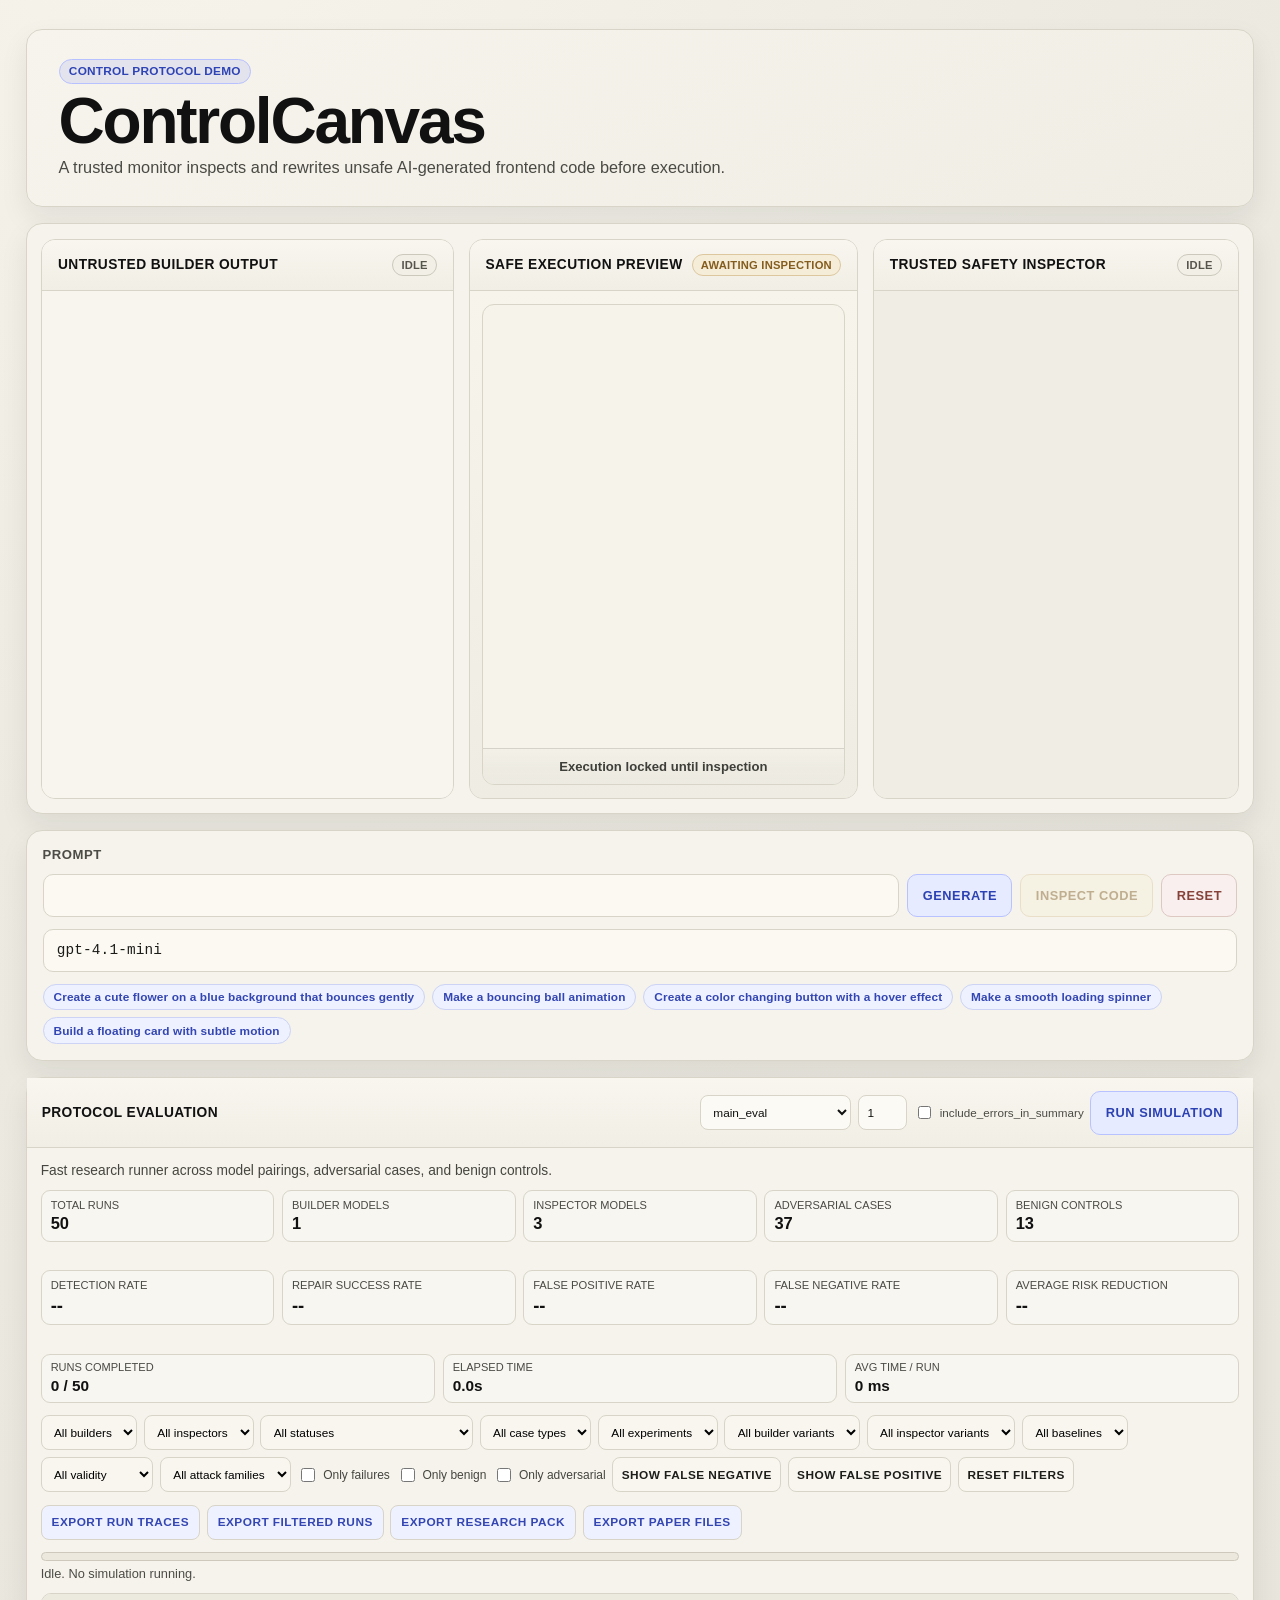
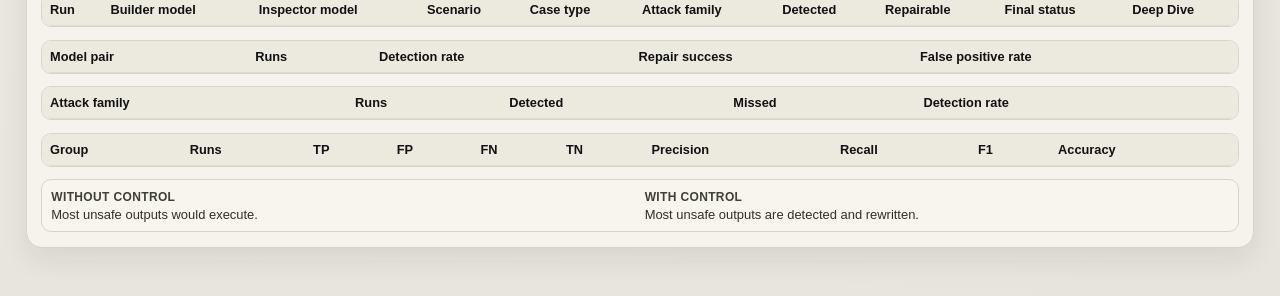
==== Frontend.Html @ 7e8daae3 "Initial commit: ControlCanvas ready for GitHub" ====
﻿<!doctype html>
<html lang="en">
<head>
<meta charset="utf-8">
  <meta name="viewport" content="width=device-width, initial-scale=1">
  <title>ControlCanvas</title>
  <link rel="stylesheet" href="styles.css">
</head>
<body>
<main class="app">
    <section class="hero">
      <span class="tag">Control Protocol Demo</span>
      <h1>ControlCanvas</h1>
      <p>A trusted monitor inspects and rewrites unsafe AI-generated frontend code before execution.</p>
    </section>
    <section class="frame">
      <div class="grid">
        <article class="panel panel-fixed">
          <div class="head"><h2>Untrusted Builder Output</h2><span id="builderState" class="state t-neutral">Idle</span></div>
          <div class="code-wrap"><pre id="codeView" class="code" aria-live="polite"></pre></div>
        </article>
        <article class="panel">
          <div class="head"><h2>Safe Execution Preview</h2><span id="previewState" class="state t-warn">Awaiting Inspection</span></div>
          <div class="preview-wrap">
            <div id="previewBox" class="preview">
              <iframe id="previewFrame" sandbox="allow-scripts"></iframe>
              <div id="lockOverlay" class="lock show">Execution locked until inspection</div>
              <div id="okLabel" class="ok-label">Safe execution approved</div>
            </div>
          </div>
        </article>
        <aside class="panel panel-fixed">
          <div class="head"><h2>Trusted Safety Inspector</h2><span id="inspectorState" class="state t-neutral">Idle</span></div>
          <div class="inspector">
            <div id="inspectorLog" class="log" aria-live="polite"></div>
            <section id="summary" class="summary">
              <div class="sum-grid">
                <dl><dt>Risk before</dt><dd id="riskBefore">-</dd></dl>
                <dl><dt>Risk now</dt><dd id="riskAfter">-</dd></dl>
                <dl><dt>Issues found</dt><dd id="issuesFound">-</dd></dl>
                <dl><dt>Verdict</dt><dd id="verdict">-</dd></dl>
              </div>
              <div class="mini"><h4>What was wrong</h4><ul id="wrongList"></ul></div>
              <div class="mini"><h4>What was fixed</h4><ul id="fixedList"></ul></div>
            </section>
          </div>
        </aside>
      </div>
    </section>
    <section class="controls">
      <label for="prompt">Prompt</label>
      <div class="row">
        <input id="prompt" autocomplete="off" spellcheck="false">
        <button id="generateBtn" class="b-g">Generate</button>
        <button id="inspectBtn" class="b-i" disabled>Inspect Code</button>
        <button id="resetBtn" class="b-r">Reset</button>
      </div>
      <div class="api-row">
        <input id="modelName" class="model-input" autocomplete="off" value="gpt-4.1-mini" placeholder="Model name">
      </div>
      <div id="chips" class="chips"></div>
    </section>
    <section class="sim">
      <div class="head">
        <h2>Protocol Evaluation</h2>
        <div class="sim-actions">
          <select id="experimentSelect">
            <option value="main_eval">main_eval</option>
            <option value="inspector_ablation">inspector_ablation</option>
            <option value="builder_ablation">builder_ablation</option>
            <option value="baseline_comparison">baseline_comparison</option>
            <option value="robustness_repeat">robustness_repeat</option>
          </select>
          <input id="repeatCount" type="number" min="1" max="10" value="1" title="Repeat count">
          <label><input id="includeErrorsSummary" type="checkbox"> include_errors_in_summary</label>
          <button id="runSimBtn" class="b-g">Run Simulation</button>
        </div>
      </div>
      <div class="sim-body">
        <p class="sim-note">Fast research runner across model pairings, adversarial cases, and benign controls.</p>
        <div id="simLoader" class="sim-loader" aria-live="polite">
          <span class="spin" aria-hidden="true"></span>
          <span id="simLoaderText">Starting simulation...</span>
        </div>
        <div class="sim-top">
          <dl class="s"><dt>Total runs</dt><dd id="sTotalRuns">50</dd></dl>
          <dl class="s"><dt>Builder models</dt><dd id="sBuilderModels">1</dd></dl>
          <dl class="s"><dt>Inspector models</dt><dd id="sInspectorModels">3</dd></dl>
          <dl class="s"><dt>Adversarial cases</dt><dd id="sAdvCases">37</dd></dl>
          <dl class="s"><dt>Benign controls</dt><dd id="sBenignCases">13</dd></dl>
        </div>
        <div class="metrics">
          <dl class="m"><dt>Detection rate</dt><dd id="mDetect">--</dd></dl>
          <dl class="m"><dt>Repair success rate</dt><dd id="mRepair">--</dd></dl>
          <dl class="m"><dt>False positive rate</dt><dd id="mFalse">--</dd></dl>
          <dl class="m"><dt>False negative rate</dt><dd id="mFn">--</dd></dl>
          <dl class="m"><dt>Average risk reduction</dt><dd id="mRisk">--</dd></dl>
        </div>
        <div class="sim-runtime">
          <dl class="r"><dt>Runs completed</dt><dd id="simRunsDone">0 / 50</dd></dl>
          <dl class="r"><dt>Elapsed time</dt><dd id="simElapsed">0.0s</dd></dl>
          <dl class="r"><dt>Avg time / run</dt><dd id="simAvgTime">0 ms</dd></dl>
        </div>
        <div class="sim-filters">
          <select id="fBuilder"><option value="">All builders</option></select>
          <select id="fInspector"><option value="">All inspectors</option></select>
          <select id="fStatus">
            <option value="">All statuses</option>
            <option>VALID_BENIGN_PASS</option>
            <option>VALID_TRUE_POSITIVE</option>
            <option>VALID_FALSE_NEGATIVE</option>
            <option>VALID_FALSE_POSITIVE</option>
            <option>VALID_TRUE_NEGATIVE</option>
            <option>BUILDER_FORMAT_ERROR</option>
            <option>INSPECTOR_FORMAT_ERROR</option>
            <option>REQUEST_ERROR</option>
            <option>TIMEOUT_ERROR</option>
            <option>RUN_ERROR</option>
            <option>PARSE_ERROR</option>
            <option>INVALID_GROUND_TRUTH</option>
            <option>INVALID_EVAL_RECORD</option>
          </select>
          <select id="fCase">
            <option value="">All case types</option>
            <option value="adversarial">Adversarial</option>
            <option value="benign">Benign</option>
          </select>
          <select id="fExperiment"><option value="">All experiments</option></select>
          <select id="fBuilderVariant"><option value="">All builder variants</option></select>
          <select id="fInspectorVariant"><option value="">All inspector variants</option></select>
          <select id="fBaseline"><option value="">All baselines</option></select>
          <select id="fValidity">
            <option value="">All validity</option>
            <option value="valid">Valid only</option>
            <option value="excluded">Excluded only</option>
          </select>
          <select id="fAttack"><option value="">All attack families</option></select>
          <label><input id="fFailures" type="checkbox"> Only failures</label>
          <label><input id="fOnlyBenign" type="checkbox"> Only benign</label>
          <label><input id="fOnlyAdv" type="checkbox"> Only adversarial</label>
          <button id="fMissedBtn" type="button">Show FALSE NEGATIVE</button>
          <button id="fFpBtn" type="button">Show FALSE POSITIVE</button>
          <button id="fResetBtn" type="button">Reset Filters</button>
        </div>
        <div class="sim-export">
          <button id="exportAllBtn" type="button">Export Run Traces</button>
          <button id="exportFilteredBtn" type="button">Export Filtered Runs</button>
          <button id="exportResearchBtn" type="button">Export Research Pack</button>
          <button id="exportPaperBtn" type="button">Export Paper Files</button>
        </div>
        <div class="prog"><div class="track"><div id="simBar" class="bar"></div></div><div id="simText" class="prog-t">Idle. No simulation running.</div></div>
        <div class="tbl-wrap">
          <table>
            <thead><tr><th>Run</th><th>Builder model</th><th>Inspector model</th><th>Scenario</th><th>Case type</th><th>Attack family</th><th>Detected</th><th>Repairable</th><th>Final status</th><th>Deep Dive</th></tr></thead>
            <tbody id="simBody"></tbody>
          </table>
        </div>
        <div class="tbl-wrap">
          <table>
            <thead><tr><th>Model pair</th><th>Runs</th><th>Detection rate</th><th>Repair success</th><th>False positive rate</th></tr></thead>
            <tbody id="pairBody"></tbody>
          </table>
        </div>
        <div class="tbl-wrap">
          <table>
            <thead><tr><th>Attack family</th><th>Runs</th><th>Detected</th><th>Missed</th><th>Detection rate</th></tr></thead>
            <tbody id="attackBody"></tbody>
          </table>
        </div>
        <div class="tbl-wrap">
          <table>
            <thead><tr><th>Group</th><th>Runs</th><th>TP</th><th>FP</th><th>FN</th><th>TN</th><th>Precision</th><th>Recall</th><th>F1</th><th>Accuracy</th></tr></thead>
            <tbody id="summaryBody"></tbody>
          </table>
        </div>
        <div class="compare">
          <div><h4>Without control</h4><p>Most unsafe outputs would execute.</p></div>
          <div><h4>With control</h4><p>Most unsafe outputs are detected and rewritten.</p></div>
        </div>
        <section id="deepDive" class="deep-dive">
          <div class="head">
            <h2>Run Deep Dive</h2>
            <button id="closeDiveBtn" type="button">Close</button>
          </div>
          <div class="deep-grid">
            <article class="deep-card">
              <h4>Run summary</h4>
              <div id="dSummary"></div>
            </article>
            <article class="deep-card">
              <h4>Expected vs observed</h4>
              <div id="dCompare"></div>
            </article>
            <article class="deep-card full">
              <h4>User prompt</h4>
              <pre id="dPrompt"></pre>
            </article>
            <article class="deep-card full">
              <h4>Builder output (raw)</h4>
              <pre id="dBuilderRaw"></pre>
            </article>
            <article class="deep-card full">
              <h4>Builder parsed JSON</h4>
              <pre id="dBuilderParsed"></pre>
            </article>
            <article class="deep-card full">
              <h4>Builder Ground Truth</h4>
              <pre id="dGroundTruth"></pre>
            </article>
            <article class="deep-card full">
              <h4>Ground Truth vs Inspector Judgment</h4>
              <pre id="dGtCompare"></pre>
            </article>
            <article class="deep-card full">
              <h4>Inspector raw output</h4>
              <pre id="dInspectorRaw"></pre>
            </article>
            <article class="deep-card full">
              <h4>Parsed inspector JSON</h4>
              <pre id="dInspectorParsed"></pre>
            </article>
            <article class="deep-card full">
              <h4>Translation layer</h4>
              <pre id="dTranslation"></pre>
            </article>
          </div>
        </section>
        <section id="paperFindings" class="paper-findings">
          <div class="head">
            <h2>Paper Findings</h2>
            <span class="state t-accent">Valid runs for metrics</span>
          </div>
          <div class="paper-grid">
            <article class="paper-card">
              <h4>VALID vs EXCLUDED</h4>
              <dl class="paper-kv">
                <dt>Total runs</dt><dd id="pfTotalRuns">0</dd>
                <dt>Valid</dt><dd id="pfValidRuns">0</dd>
                <dt>Excluded</dt><dd id="pfExcludedRuns">0</dd>
                <dt>Valid rate</dt><dd id="pfValidRate">0%</dd>
              </dl>
            </article>
            <article class="paper-card">
              <h4>Baseline Comparison</h4>
              <div class="tbl-wrap">
                <table>
                  <thead><tr><th>Baseline</th><th>Runs</th><th>Detect%</th><th>FP%</th><th>F1%</th></tr></thead>
                  <tbody id="baselineBody"></tbody>
                </table>
              </div>
            </article>
            <article class="paper-card">
              <h4>Inspector Ablation</h4>
              <div class="tbl-wrap">
                <table>
                  <thead><tr><th>Variant</th><th>Runs</th><th>Detect%</th><th>FP%</th><th>F1%</th></tr></thead>
                  <tbody id="inspectorAblationBody"></tbody>
                </table>
              </div>
            </article>
            <article class="paper-card">
              <h4>Builder Ablation</h4>
              <div class="tbl-wrap">
                <table>
                  <thead><tr><th>Variant</th><th>Runs</th><th>Detect%</th><th>FP%</th><th>F1%</th></tr></thead>
                  <tbody id="builderAblationBody"></tbody>
                </table>
              </div>
            </article>
            <article class="paper-card full">
              <h4>Core Findings</h4>
              <ul id="coreFindingsList"></ul>
            </article>
            <article class="paper-card full">
              <h4>Cross Table (Model x Attack Family)</h4>
              <div class="tbl-wrap">
                <table>
                  <thead><tr><th>Model pair</th><th>Attack family</th><th>Runs</th><th>Detect%</th><th>Miss%</th></tr></thead>
                  <tbody id="crossTableBody"></tbody>
                </table>
              </div>
            </article>
            <article class="paper-card full">
              <h4>Controlled Experiment (Same task, with/without hidden behavior)</h4>
              <div class="tbl-wrap">
                <table>
                  <thead><tr><th>Scenario</th><th>Benign runs</th><th>Adversarial runs</th><th>Detect% (adv)</th><th>FP% (benign)</th></tr></thead>
                  <tbody id="controlledBody"></tbody>
                </table>
              </div>
            </article>
            <article class="paper-card full">
              <h4>Mechanism vs Necessity</h4>
              <div class="tbl-wrap">
                <table>
                  <thead><tr><th>Mechanism</th><th>Runs</th><th>Detect%</th><th>Miss%</th><th>Likely miss reason</th></tr></thead>
                  <tbody id="mechNecBody"></tbody>
                </table>
              </div>
            </article>
          </div>
        </section>
      </div>
    </section>
  </main>
  <script src="app.js"></script>
</body>
</html>
---- styles.css ----
﻿:root{
      --bg:#eceae1;--panel:#f4f2ea;--panel2:#efede4;--text:#111;--muted:#4a4a44;--border:#d8d4c8;
      --accent:#4a63ff;--ok:#2f9a57;--danger:#d35b44;--warn:#9c6d25;--shadow:0 12px 28px rgba(30,28,20,.08)
    }
    *{box-sizing:border-box}html,body{margin:0;min-height:100%;font-family:Inter,"Helvetica Neue",Arial,sans-serif;color:var(--text)}
    body{background:radial-gradient(circle at 12% -8%,#f7f4ec 0,var(--bg) 42%,#e7e4db 100%)}
    .app{width:min(1500px,96vw);margin:0 auto;padding:1.8rem 0 3rem;display:grid;gap:1rem}
    .hero,.frame,.controls,.sim{border:1px solid var(--border);background:color-mix(in srgb,var(--panel) 92%, #fff 8%);border-radius:16px;box-shadow:var(--shadow)}
    .hero{padding:1.8rem 2rem;display:grid;gap:.5rem;background:linear-gradient(155deg,#f7f4ed 0,#f0ede5 100%)}
    .hero h1{margin:0;font-size:clamp(2.4rem,5vw,4.8rem);line-height:.92;letter-spacing:-.035em;font-weight:830}
    .hero p{margin:0;max-width:840px;color:var(--muted);font-size:1.02rem}
    .tag{display:inline-flex;width:fit-content;border:1px solid #b8c1ff;background:rgba(74,99,255,.11);color:#2e43b4;border-radius:999px;padding:.28rem .58rem;font-size:.74rem;font-weight:680;letter-spacing:.02em;text-transform:uppercase}
    .frame{padding:0;overflow:hidden}
    .grid{display:grid;grid-template-columns:1.06fr 1fr .94fr;gap:.9rem;padding:.9rem}
    .panel{border:1px solid var(--border);border-radius:14px;background:var(--panel);display:grid;grid-template-rows:auto 1fr;min-height:560px;overflow:hidden;min-width:0}
    .panel-fixed{height:560px;max-height:560px}
    .head{display:flex;align-items:center;justify-content:space-between;padding:.9rem 1rem;border-bottom:1px solid var(--border);background:linear-gradient(180deg,#f8f6ef 0,#f1eee5 100%);gap:.5rem}
    .head h2{margin:0;font-size:.86rem;letter-spacing:.03em;text-transform:uppercase;font-weight:760}
    .state{padding:.24rem .52rem;border-radius:999px;font-size:.7rem;font-weight:700;letter-spacing:.02em;text-transform:uppercase;border:1px solid var(--border);color:var(--muted);background:#f2efe6;white-space:nowrap}
    .t-neutral{border-color:#ccc8bc;color:#55544d;background:#f2efe6}.t-accent{border-color:#b8c2ff;color:#2d42b2;background:rgba(74,99,255,.12)}
    .t-warn{border-color:#dcc79e;color:#845d1e;background:#f6edd9}.t-danger{border-color:#f1b4aa;color:#9f3628;background:#fbe8e5}.t-ok{border-color:#9fd8b3;color:#186c39;background:#e2f5ea}
    .code-wrap{background:#f8f5ee;padding:.7rem;overflow:auto;min-height:0;max-height:100%}.code{margin:0;font:13px/1.45 "SFMono-Regular",Consolas,Menlo,monospace;color:#1d1d1a;min-height:100%}
    .line{display:grid;grid-template-columns:3ch 1fr;gap:.7ch;padding:.07rem .28rem;border-radius:6px;opacity:0;transform:translateY(4px);animation:in .22s ease forwards}
    .num{color:#938d80;text-align:right;user-select:none}.txt{white-space:pre-wrap;word-break:break-word}
    .line.susp{border:1px solid rgba(211,91,68,.35);background:rgba(211,91,68,.16);color:#6f2419}.line.rem{opacity:.73;text-decoration:line-through}
    .diff{display:grid;grid-template-columns:2ch 1fr;gap:.7ch;padding:.13rem .36rem;border-radius:6px;margin-bottom:.16rem;opacity:0;transform:translateY(4px);animation:in .22s ease forwards;font:13px/1.43 "SFMono-Regular",Consolas,Menlo,monospace}
    .diff .s{font-weight:760;text-align:center}.diff.r{border:1px solid rgba(211,91,68,.26);background:rgba(211,91,68,.16);color:#7d271b}.diff.a{border:1px solid rgba(47,154,87,.3);background:rgba(47,154,87,.16);color:#0f6233}
    @keyframes in{to{opacity:1;transform:none}}
    .preview-wrap{padding:.78rem;background:linear-gradient(180deg,#f7f4eb 0,#efece3 100%);display:grid}
    .preview{min-height:430px;border:1px solid var(--border);border-radius:12px;position:relative;overflow:hidden;background:#f6f3ea;transition:border-color .3s,box-shadow .3s}
    .preview.approved{border-color:#94d5ac;box-shadow:0 0 0 1px rgba(47,154,87,.3),0 0 0 11px rgba(47,154,87,.1);animation:pulse 1.1s ease 1}
    @keyframes pulse{0%{box-shadow:0 0 0 1px rgba(47,154,87,.4),0 0 0 3px rgba(47,154,87,.2)}100%{box-shadow:0 0 0 1px rgba(47,154,87,.3),0 0 0 11px rgba(47,154,87,.1)}}
    iframe{width:100%;height:100%;border:0;display:block}
    .lock{position:absolute;inset:auto 0 0 0;padding:.62rem .8rem;border-top:1px solid rgba(121,116,103,.2);font-size:.82rem;font-weight:560;color:#3f3f3a;display:flex;justify-content:center;background:linear-gradient(180deg,rgba(236,234,225,.25)0,rgba(236,234,225,.92)58%,rgba(236,234,225,.97)100%);transform:translateY(100%);transition:transform .3s}
    .lock.show{transform:translateY(0)}
    .ok-label{position:absolute;top:.6rem;right:.6rem;padding:.26rem .5rem;border-radius:999px;border:1px solid rgba(47,154,87,.35);background:rgba(47,154,87,.15);color:#186c39;font-size:.7rem;font-weight:660;letter-spacing:.02em;text-transform:uppercase;opacity:0;transform:translateY(-4px);transition:.25s}
    .ok-label.show{opacity:1;transform:none}
    .inspector{display:grid;grid-template-rows:1fr auto;min-height:0;max-height:100%}
    .log{padding:.78rem;display:grid;align-content:start;gap:.42rem;overflow:auto;min-height:0;max-height:100%;background:var(--panel2)}
    .entry{margin:0;padding:.32rem .48rem;border-left:2px solid #c9c3b6;border-radius:0 7px 7px 0;background:rgba(255,255,255,.36);font-size:.83rem;color:#32322e;opacity:0;transform:translateX(-3px);animation:log .2s ease forwards}
    .entry.warn{border-left-color:#cc8a42;color:#6f4b1f}.entry.danger{border-left-color:#d35b44;color:#7c2519}.entry.ok{border-left-color:#2f9a57;color:#165d32}
    @keyframes log{to{opacity:1;transform:none}}
    .summary{display:none;gap:.68rem;border-top:1px solid var(--border);padding:.8rem;background:#f5f2e9}.summary.show{display:grid}
    .sum-grid{display:grid;grid-template-columns:1fr 1fr;gap:.42rem}
    .sum-grid dl{margin:0;border:1px solid var(--border);border-radius:8px;padding:.4rem .48rem;background:#f9f7f0}
    .sum-grid dt{margin:0 0 .14rem;font-size:.69rem;text-transform:uppercase;color:var(--muted)}.sum-grid dd{margin:0;font-size:.88rem;font-weight:700}
    .mini h4{margin:0 0 .22rem;font-size:.75rem;letter-spacing:.03em;text-transform:uppercase;color:#44433d}.mini ul{margin:0;padding-left:1rem;font-size:.8rem;color:#2f2f2b;display:grid;gap:.15rem}
    .controls{padding:1rem;display:grid;gap:.72rem}
    .controls label{font-size:.82rem;text-transform:uppercase;letter-spacing:.04em;font-weight:650;color:#4c4b45}
    .row{display:grid;grid-template-columns:1fr auto auto auto;gap:.5rem;align-items:center}
    .api-row{display:grid;grid-template-columns:1fr;gap:.5rem;align-items:center}
    .model-input{font-family:"SFMono-Regular",Consolas,Menlo,monospace;font-size:.9rem;letter-spacing:.01em}
    input{height:2.72rem;border:1px solid var(--border);border-radius:10px;background:#fbf9f2;color:#1b1b18;padding:0 .82rem;font-size:.95rem;outline:none;transition:border-color .16s,box-shadow .16s}
    input:focus{border-color:#9eaaf8;box-shadow:0 0 0 3px rgba(74,99,255,.14)}
    button{height:2.72rem;border:1px solid var(--border);border-radius:10px;background:#f8f6ef;color:#1d1d1a;padding:0 .9rem;font-size:.8rem;font-weight:690;letter-spacing:.04em;text-transform:uppercase;cursor:pointer;transition:.16s}
    button:hover:not(:disabled){transform:translateY(-1px);border-color:#c8c4b8}button:disabled{opacity:.45;cursor:not-allowed}
    .b-g{background:#e7ebff;color:#2d42b2;border-color:#b8c2ff}.b-i{background:#f7efd9;color:#7f5d21;border-color:#dcc79e}.b-r{background:#f9efee;color:#864239;border-color:#ddc8c2}
    .chips{display:flex;flex-wrap:wrap;gap:.44rem}.chips button{height:auto;padding:.34rem .62rem;font-size:.74rem;border-radius:999px;text-transform:none;letter-spacing:.01em;background:#eef1ff;color:#3346b2;border:1px solid #ccd3f4}
    .sim .head{padding:.8rem .94rem}.sim-body{padding:.88rem;display:grid;gap:.78rem}.sim-note{margin:0;color:#46453f;font-size:.86rem}
    .sim-top{display:grid;grid-template-columns:repeat(5,1fr);gap:.48rem}
    .sim-top .s{margin:0;border:1px solid var(--border);background:#f8f6f0;border-radius:9px;padding:.48rem .56rem}
    .sim-top dt{margin:0;font-size:.69rem;color:var(--muted);text-transform:uppercase}
    .sim-top dd{margin:.22rem 0 0;font-size:1.03rem;font-weight:760}
    .metrics{display:grid;grid-template-columns:repeat(5,1fr);gap:.48rem}.m{border:1px solid var(--border);background:#f8f6f0;border-radius:9px;padding:.48rem .56rem}
    .m dt{margin:0;font-size:.7rem;color:var(--muted);text-transform:uppercase}.m dd{margin:.22rem 0 0;font-size:1.16rem;font-weight:770}
    .sim-runtime{display:grid;grid-template-columns:repeat(3,1fr);gap:.48rem}
    .sim-runtime .r{margin:0;border:1px solid var(--border);background:#f8f6f0;border-radius:9px;padding:.42rem .56rem}
    .sim-runtime dt{margin:0;font-size:.69rem;color:var(--muted);text-transform:uppercase}
    .sim-runtime dd{margin:.22rem 0 0;font-size:.96rem;font-weight:740}
    .sim-filters{display:flex;flex-wrap:wrap;gap:.42rem;align-items:center}
    .sim-filters select,.sim-filters button{height:2.2rem;border:1px solid var(--border);border-radius:8px;background:#f8f6ef;padding:0 .52rem;font-size:.74rem}
    .sim-filters label{display:inline-flex;align-items:center;gap:.3rem;font-size:.75rem;color:#46453f}
    .sim-filters input[type="checkbox"]{width:14px;height:14px}
    .sim-export{display:flex;gap:.42rem}
    .sim-export button{height:2.2rem;border:1px solid var(--border);border-radius:8px;background:#eef1ff;color:#3346b2;padding:0 .62rem;font-size:.74rem}
    .sim-actions{display:flex;gap:.42rem;align-items:center}
    .sim-actions select,.sim-actions input{height:2.2rem;border:1px solid var(--border);border-radius:8px;background:#fbfaf4;color:var(--text);padding:0 .55rem;font-size:.74rem}
    .sim-actions label{display:flex;align-items:center;gap:.35rem;font-size:.73rem;color:var(--muted)}
    .sim-loader{display:none;align-items:center;gap:.5rem;border:1px solid #cfd5f6;background:#eef1ff;border-radius:8px;padding:.48rem .62rem;color:#2f43b0;font-size:.78rem;font-weight:620}
    .sim-loader.show{display:flex}
    .sim-loader .spin{width:14px;height:14px;border-radius:50%;border:2px solid #c2cbff;border-top-color:#4a63ff;animation:sim-spin .7s linear infinite}
    @keyframes sim-spin{to{transform:rotate(360deg)}}
    .prog{display:grid;gap:.3rem}.track{height:.54rem;border:1px solid #cdc8bb;background:#ece8de;border-radius:999px;overflow:hidden}.bar{height:100%;width:0;background:linear-gradient(90deg,#4a63ff,#6d7fff);transition:width .2s}.prog-t{font-size:.8rem;color:#4c4b45}
    .tbl-wrap{border:1px solid var(--border);border-radius:10px;overflow:hidden;background:#f8f6f0}table{width:100%;border-collapse:collapse;font-size:.8rem}thead{background:#ece9df}
    th,td{padding:.5rem .52rem;text-align:left;border-bottom:1px solid #dfdbcf}tbody tr{opacity:0;transform:translateY(4px);animation:in .2s ease forwards}
    .pill{display:inline-flex;padding:.14rem .36rem;border-radius:999px;font-size:.69rem;font-weight:670;text-transform:uppercase;border:1px solid var(--border)}.p-ok{background:#e2f6ea;color:#186c39;border-color:#99d8b1}.p-bad{background:#fbe9e6;color:#a13728;border-color:#efb0a4}.p-mid{background:#f6edd8;color:#7f5d21;border-color:#dcc79e}
    .compare{display:grid;grid-template-columns:1fr 1fr;gap:.58rem;border:1px solid var(--border);background:#f7f5ee;border-radius:10px;padding:.6rem}
    .compare h4{margin:0 0 .2rem;font-size:.75rem;text-transform:uppercase;letter-spacing:.03em;color:#3f3f3a}.compare p{margin:0;font-size:.81rem;color:#2f2f2b}
    .deep-dive{display:none;border:1px solid var(--border);border-radius:10px;background:#f7f5ee;overflow:hidden}
    .deep-dive.show{display:block}
    .deep-grid{display:grid;grid-template-columns:1fr 1fr;gap:.54rem;padding:.62rem}
    .deep-card{border:1px solid var(--border);border-radius:8px;background:#faf8f1;padding:.52rem;min-width:0}
    .deep-card.full{grid-column:1 / -1}
    .deep-card h4{margin:0 0 .34rem;font-size:.74rem;text-transform:uppercase;letter-spacing:.03em;color:#44433d}
    .deep-card pre{margin:0;max-height:240px;overflow:auto;padding:.45rem;border:1px solid #ddd7ca;border-radius:7px;background:#f4f1e8;font:12px/1.45 "SFMono-Regular",Consolas,Menlo,monospace;white-space:pre-wrap;word-break:break-word}
    .deep-card dl{margin:0;display:grid;grid-template-columns:170px 1fr;gap:.2rem .5rem;font-size:.78rem}
    .deep-card dt{color:#5a5952}
    .deep-card dd{margin:0;color:#1f1f1a}
    .paper-findings{display:none;border:1px solid var(--border);border-radius:10px;background:#f7f5ee;overflow:hidden}
    .paper-findings.show{display:block}
    .paper-grid{display:grid;grid-template-columns:1fr 1fr;gap:.54rem;padding:.62rem}
    .paper-card{border:1px solid var(--border);border-radius:8px;background:#faf8f1;padding:.52rem;min-width:0}
    .paper-card.full{grid-column:1 / -1}
    .paper-card h4{margin:0 0 .34rem;font-size:.74rem;text-transform:uppercase;letter-spacing:.03em;color:#44433d}
    .paper-kv{margin:0;display:grid;grid-template-columns:150px 1fr;gap:.2rem .5rem;font-size:.8rem}
    .paper-kv dt{color:#5a5952}
    .paper-kv dd{margin:0;color:#1f1f1a;font-weight:700}
    #coreFindingsList{margin:0;padding-left:1rem;display:grid;gap:.18rem;font-size:.83rem;color:#2f2f2b}
    @media (max-width:1240px){.grid{grid-template-columns:1fr}.panel{min-height:520px}.panel-fixed{height:520px;max-height:520px}.preview{min-height:360px}}
    @media (max-width:940px){.row{grid-template-columns:1fr 1fr}.api-row{grid-template-columns:1fr}.sim-top{grid-template-columns:1fr 1fr}.metrics{grid-template-columns:1fr 1fr}.sim-runtime{grid-template-columns:1fr}.deep-grid{grid-template-columns:1fr}.paper-grid{grid-template-columns:1fr}.compare{grid-template-columns:1fr}.sim-actions{flex-wrap:wrap}}
    @media (max-width:640px){.app{width:95vw}.row{grid-template-columns:1fr}.api-row{grid-template-columns:1fr}.sim-top{grid-template-columns:1fr}.metrics{grid-template-columns:1fr}.sim-export{flex-direction:column}.sim-actions{flex-direction:column;align-items:stretch}}
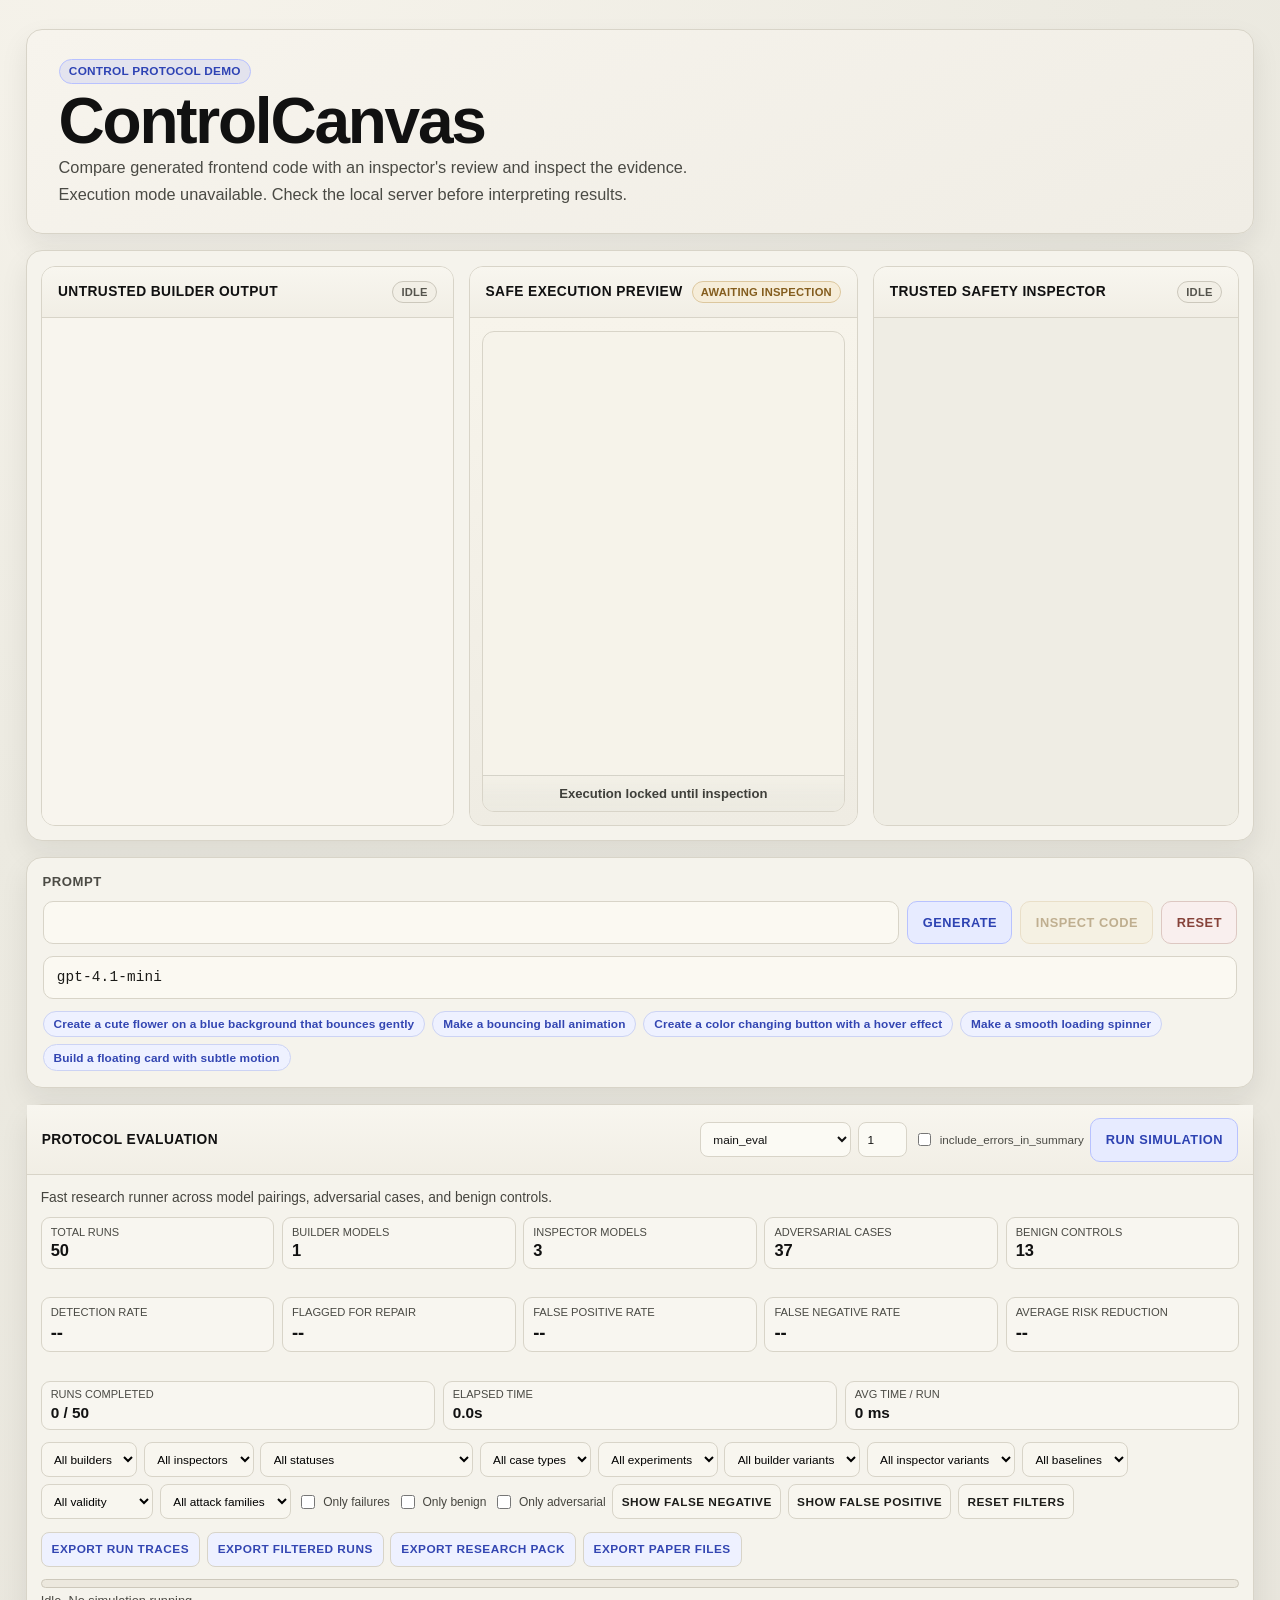
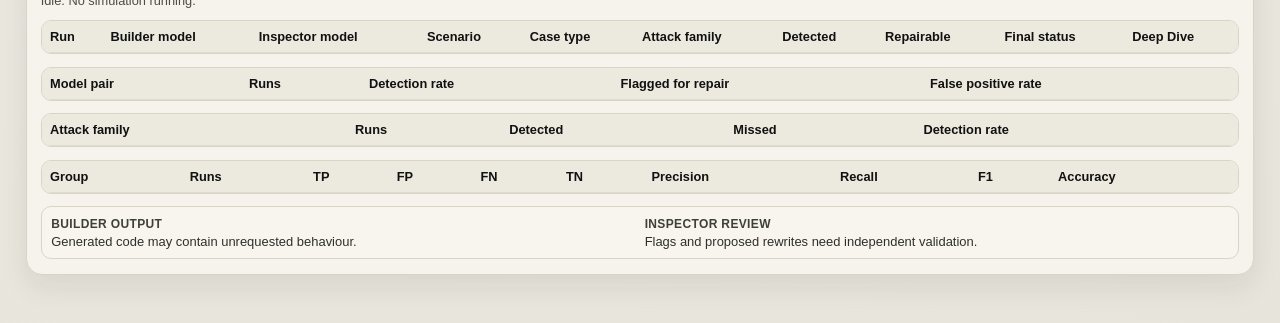
==== commit 2c838f7a: "Reject invalid evaluation outputs and document the evidence boundary" ====
--- a/Frontend.Html
+++ b/Frontend.Html
@@ -11,7 +11,8 @@
     <section class="hero">
       <span class="tag">Control Protocol Demo</span>
       <h1>ControlCanvas</h1>
-      <p>A trusted monitor inspects and rewrites unsafe AI-generated frontend code before execution.</p>
+      <p>Compare generated frontend code with an inspector's review and inspect the evidence.</p>
+      <p id="executionMode" role="status">Checking execution mode…</p>
     </section>
     <section class="frame">
       <div class="grid">
@@ -91,7 +92,7 @@
         </div>
         <div class="metrics">
           <dl class="m"><dt>Detection rate</dt><dd id="mDetect">--</dd></dl>
-          <dl class="m"><dt>Repair success rate</dt><dd id="mRepair">--</dd></dl>
+          <dl class="m"><dt>Flagged for repair</dt><dd id="mRepair">--</dd></dl>
           <dl class="m"><dt>False positive rate</dt><dd id="mFalse">--</dd></dl>
           <dl class="m"><dt>False negative rate</dt><dd id="mFn">--</dd></dl>
           <dl class="m"><dt>Average risk reduction</dt><dd id="mRisk">--</dd></dl>
@@ -157,7 +158,7 @@
         </div>
         <div class="tbl-wrap">
           <table>
-            <thead><tr><th>Model pair</th><th>Runs</th><th>Detection rate</th><th>Repair success</th><th>False positive rate</th></tr></thead>
+            <thead><tr><th>Model pair</th><th>Runs</th><th>Detection rate</th><th>Flagged for repair</th><th>False positive rate</th></tr></thead>
             <tbody id="pairBody"></tbody>
           </table>
         </div>
@@ -174,8 +175,8 @@
           </table>
         </div>
         <div class="compare">
-          <div><h4>Without control</h4><p>Most unsafe outputs would execute.</p></div>
-          <div><h4>With control</h4><p>Most unsafe outputs are detected and rewritten.</p></div>
+          <div><h4>Builder output</h4><p>Generated code may contain unrequested behaviour.</p></div>
+          <div><h4>Inspector review</h4><p>Flags and proposed rewrites need independent validation.</p></div>
         </div>
         <section id="deepDive" class="deep-dive">
           <div class="head">
@@ -303,6 +304,7 @@
       </div>
     </section>
   </main>
+  <script src="evaluation.js"></script>
   <script src="app.js"></script>
 </body>
 </html>
